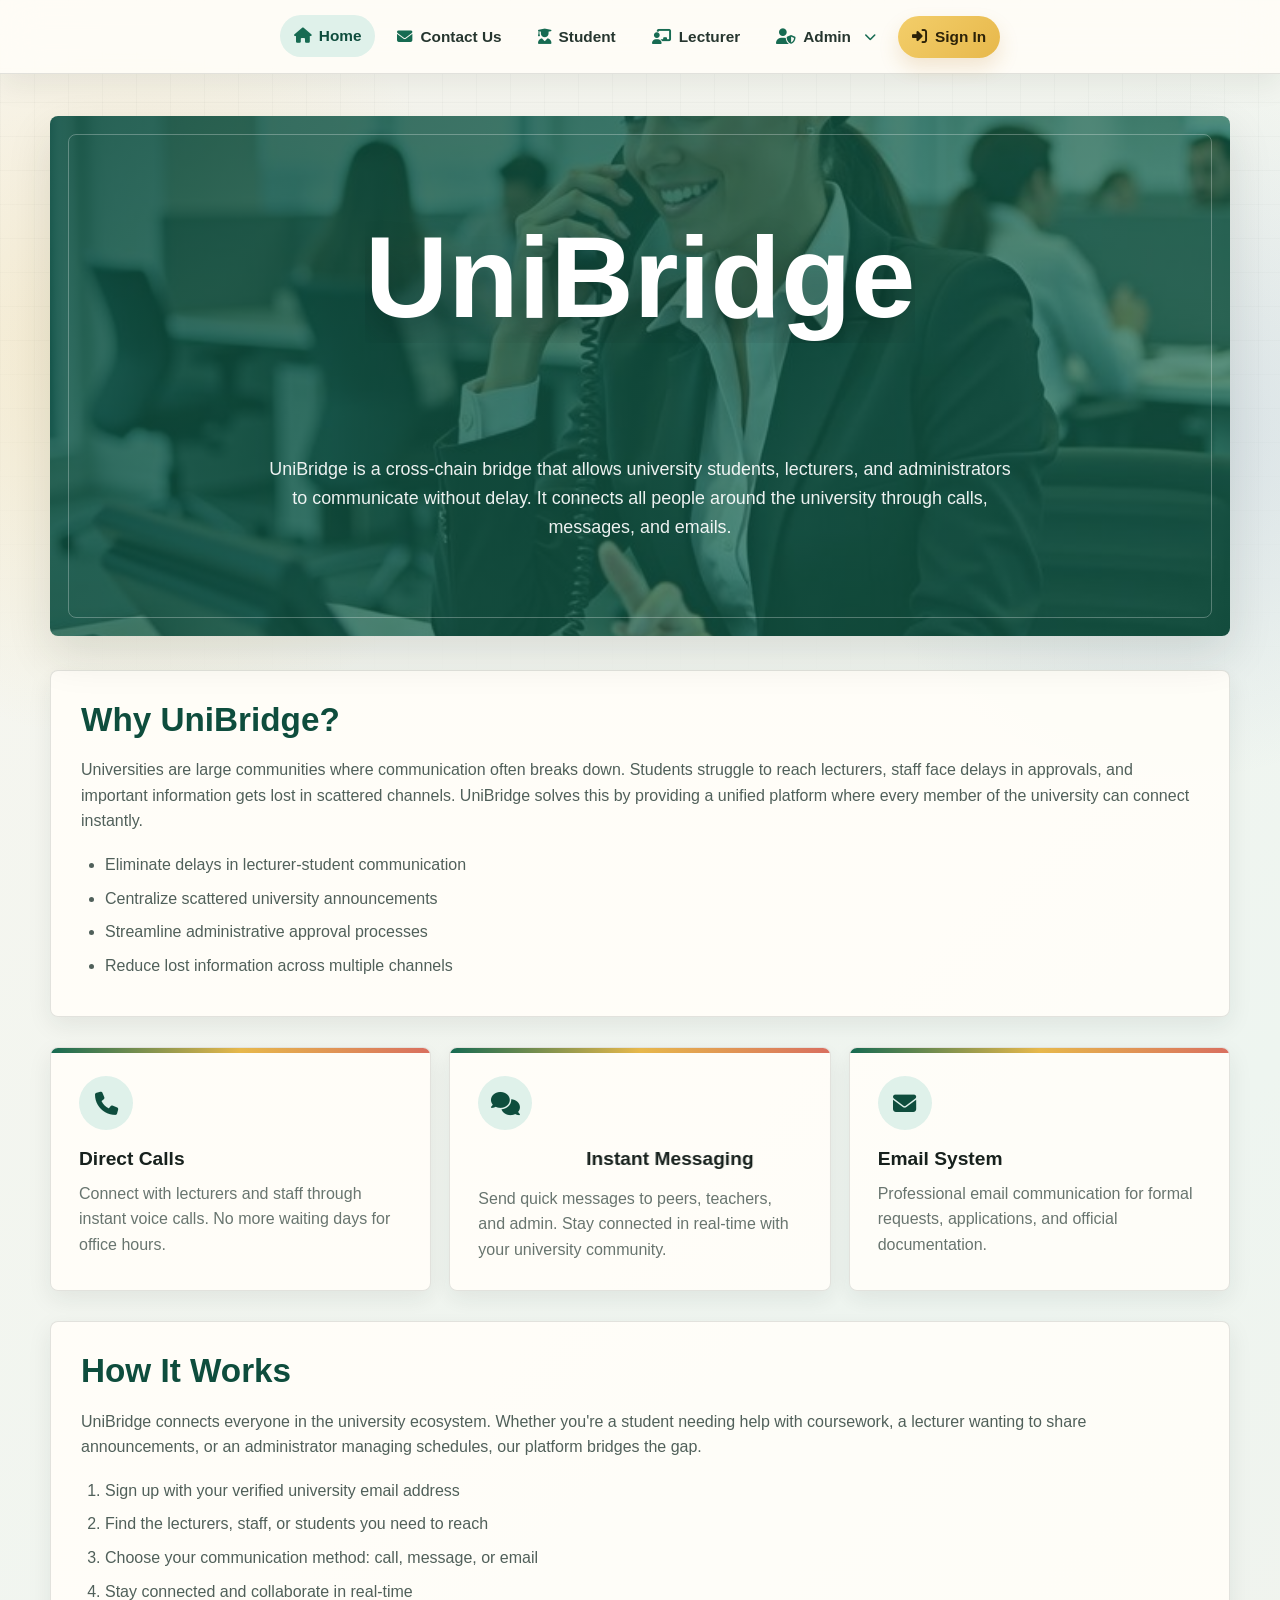
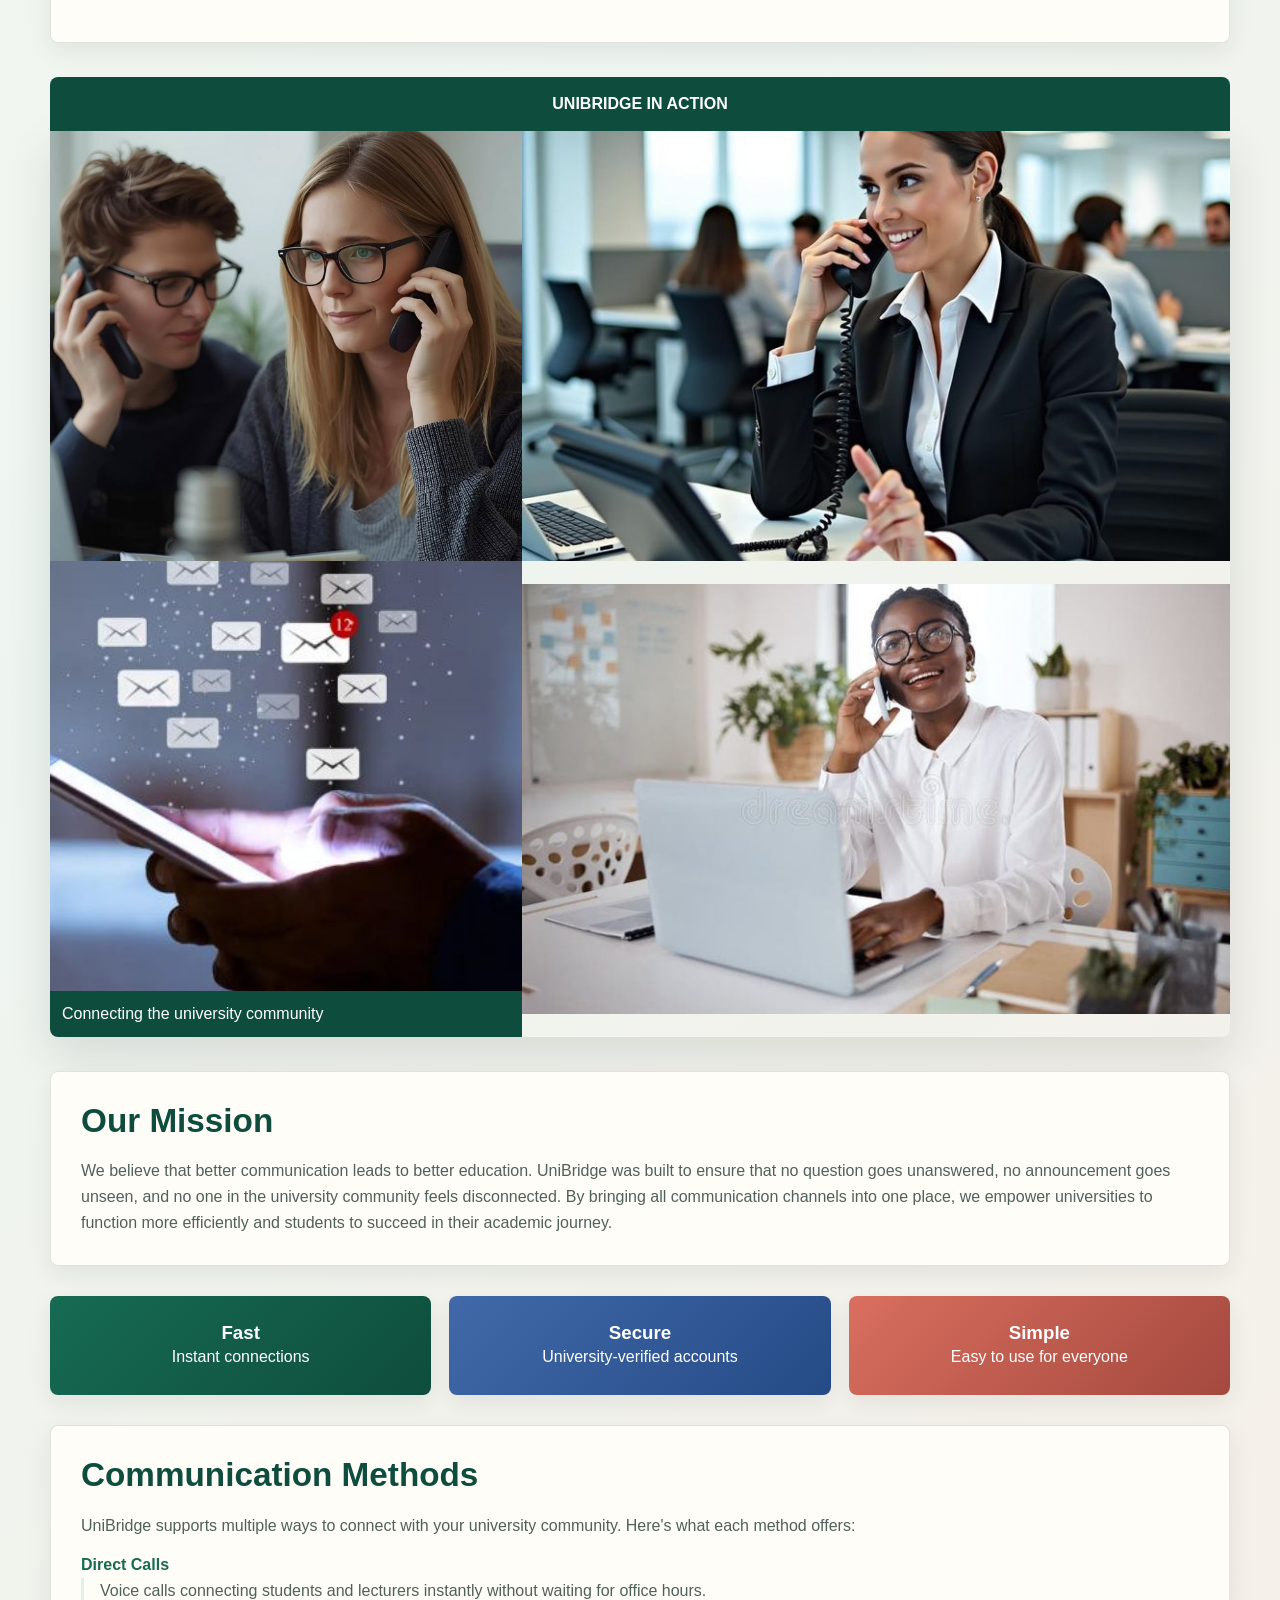
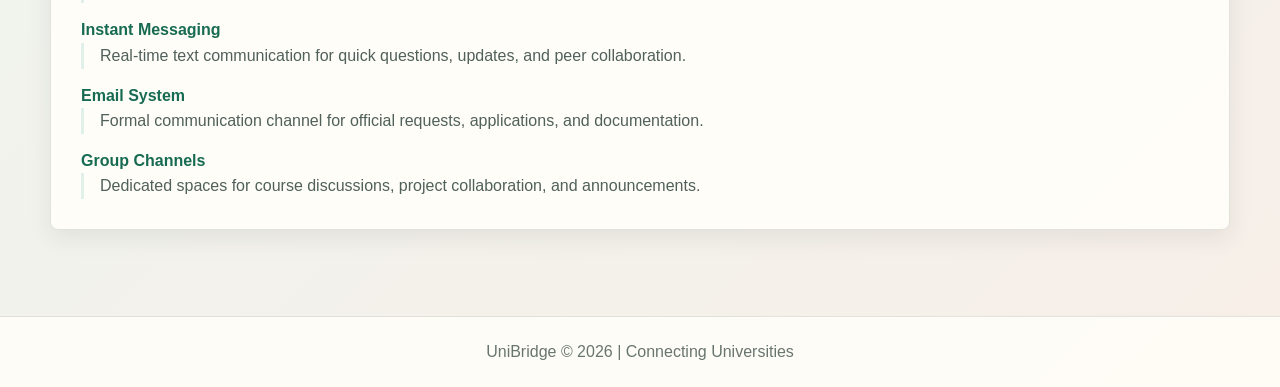
==== index.html @ f751d3b6 "updated css file" ====
<!DOCTYPE html>
<html lang="en">
<head>
    <meta charset="UTF-8">
    <meta name="viewport" content="width=device-width, initial-scale=1.0">
    <title>UniBridge</title>
    <link rel="stylesheet" href="main.css">
    <link rel="stylesheet" href="https://cdnjs.cloudflare.com/ajax/libs/font-awesome/6.5.0/css/all.min.css">
    <link rel="icon"  href="favicon.ico">
</head>
<body>
    <nav>
        <a href="index.html" class="active-nav"><i class="fas fa-home"></i> Home</a>
        <a href="contact.html"><i class="fas fa-envelope"></i> Contact Us</a>
        <a href="student-dashboard.html"><i class="fas fa-user-graduate"></i> Student</a>
        <a href="lecturer-dashboard.html"><i class="fas fa-chalkboard-teacher"></i> Lecturer</a>
        <div class="dropdown">
        <a href="admin-dashboard.html" class="dropbtn"><i class="fas fa-user-shield"></i> Admin <i class="fas fa-chevron-down" style="font-size:12px;margin-left:5px;"></i></a>
        <div class="dropdown-content">
            <a href="admin-dashboard.html?role=principal"><i class="fas fa-crown"></i> Principal</a>
            <a href="admin-dashboard.html?role=registrar"><i class="fas fa-address-book"></i> Registrar</a>
            <a href="admin-dashboard.html?role=dean"><i class="fas fa-graduation-cap"></i> Dean</a>
            <a href="admin-dashboard.html?role=hod"><i class="fas fa-users"></i> Head of Department</a>
            <a href="admin-dashboard.html?role=secretary"><i class="fas fa-clipboard-list"></i> Secretary</a>
        </div>
    </div>
        <a href="signin.html" class="signin-btn"><i class="fas fa-sign-in-alt"></i> Sign In</a>
    </nav>

    <div class="container">
        <div class="hero">
            <h1 style="font-style: oblique; font-size: 100px;"><marquee behavior="alternate" direction="right">UniBridge</marquee></h1>
            <p>UniBridge is a cross-chain bridge that allows university students, lecturers, and administrators to communicate without delay. It connects all people around the university through calls, messages, and emails.</p>
        </div>

        <div class="about-section">
            <h2>Why UniBridge?</h2>
            <p>Universities are large communities where communication often breaks down. Students struggle to reach lecturers, staff face delays in approvals, and important information gets lost in scattered channels. UniBridge solves this by providing a unified platform where every member of the university can connect instantly.</p>
            <ul>
                <li>Eliminate delays in lecturer-student communication</li>
                <li>Centralize scattered university announcements</li>
                <li>Streamline administrative approval processes</li>
                <li>Reduce lost information across multiple channels</li>
            </ul>
        </div>

        <div class="features">
            <div class="feature-card">
                <i class="fas fa-phone"></i>
                <h3>Direct Calls</h3>
                <p>Connect with lecturers and staff through instant voice calls. No more waiting days for office hours.</p>
            </div>
            <div class="feature-card">
                <i class="fas fa-comments"></i>
                <h3><marquee behavior="alternate" direction="right">Instant Messaging</marquee></h3>
                <p>Send quick messages to peers, teachers, and admin. Stay connected in real-time with your university community.</p>
            </div>
            <div class="feature-card">
                <i class="fas fa-envelope"></i>
                <h3>Email System</h3>
                <p>Professional email communication for formal requests, applications, and official documentation.</p>
            </div>
        </div>

        <div class="about-section">
            <h2>How It Works</h2>
            <p>UniBridge connects everyone in the university ecosystem. Whether you're a student needing help with coursework, a lecturer wanting to share announcements, or an administrator managing schedules, our platform bridges the gap.</p>
            <ol>
                <li>Sign up with your verified university email address</li>
                <li>Find the lecturers, staff, or students you need to reach</li>
                <li>Choose your communication method: call, message, or email</li>
                <li>Stay connected and collaborate in real-time</li>
            </ol>
        </div>

        <table class="image-table">
            <caption>UNIBRIDGE IN ACTION</caption>
            <tr>
                <td>
                    <img src="img.jpg" alt="Email Communication" loading="lazy" title="Reach out to administrators easily">
                </td>
                <td>
                    <img src="img0.jpg" alt="University Community" loading="lazy">
                </td>
            </tr>
            <tr>
                <td>
                    <figure>
                        <img src="img1.jpg" alt="People Connected" loading="lazy">
                        <figcaption>Connecting the university community</figcaption>
                    </figure>
                </td>
                <td>
                    <img src="img3.jpg" alt="Support" loading="lazy">
                </td>
            </tr>
        </table>

        <div class="about-section">
            <h2>Our Mission</h2>
            <p>We believe that better communication leads to better education. UniBridge was built to ensure that no question goes unanswered, no announcement goes unseen, and no one in the university community feels disconnected. By bringing all communication channels into one place, we empower universities to function more efficiently and students to succeed in their academic journey.</p>
        </div>

        <div class="stats">
            <div class="stat-card">
                <h3>Fast</h3>
                <p>Instant connections</p>
            </div>
            <div class="stat-card">
                <h3>Secure</h3>
                <p>University-verified accounts</p>
            </div>
            <div class="stat-card">
                <h3>Simple</h3>
                <p>Easy to use for everyone</p>
            </div>
        </div>

        <div class="about-section">
            <h2>Communication Methods</h2>
            <p>UniBridge supports multiple ways to connect with your university community. Here's what each method offers:</p>
            <dl>
                <dt>Direct Calls</dt>
                <dd>Voice calls connecting students and lecturers instantly without waiting for office hours.</dd>
                <dt>Instant Messaging</dt>
                <dd>Real-time text communication for quick questions, updates, and peer collaboration.</dd>
                <dt>Email System</dt>
                <dd>Formal communication channel for official requests, applications, and documentation.</dd>
                <dt>Group Channels</dt>
                <dd>Dedicated spaces for course discussions, project collaboration, and announcements.</dd>
            </dl>
        </div>
    </div>

    <footer>
        <p>UniBridge &copy; 2026 | Connecting Universities</p>
    </footer>
</body>
</html>
---- main.css ----
/* UniBridge redesigned stylesheet */
:root {
    --bg: #f6f4ee;
    --surface: #fffdf8;
    --surface-strong: #ffffff;
    --ink: #17211d;
    --muted: #68756f;
    --line: rgba(23, 33, 29, 0.12);
    --brand: #176b52;
    --brand-strong: #0e4d3d;
    --brand-soft: #dff1ea;
    --accent: #e7b84b;
    --accent-strong: #be7f21;
    --coral: #d96f5f;
    --blue: #4169a9;
    --violet: #7557a8;
    --shadow: 0 18px 45px rgba(25, 40, 34, 0.12);
    --shadow-soft: 0 8px 24px rgba(25, 40, 34, 0.08);
    --radius: 8px;
    --radius-sm: 6px;
    --nav-height: 74px;
}

* {
    box-sizing: border-box;
    margin: 0;
    padding: 0;
}

html {
    scroll-behavior: smooth;
}

body {
    min-height: 100vh;
    font-family: Inter, "Segoe UI", Arial, sans-serif;
    color: var(--ink);
    line-height: 1.6;
    background:
        radial-gradient(circle at 10% 10%, rgba(231, 184, 75, 0.22), transparent 24rem),
        radial-gradient(circle at 92% 12%, rgba(65, 105, 169, 0.14), transparent 22rem),
        linear-gradient(135deg, #f8f6ef 0%, #eef5f0 48%, #f7efe8 100%);
    padding-top: var(--nav-height);
}

body::before {
    content: "";
    position: fixed;
    inset: 0;
    pointer-events: none;
    background-image:
        linear-gradient(rgba(23, 33, 29, 0.035) 1px, transparent 1px),
        linear-gradient(90deg, rgba(23, 33, 29, 0.035) 1px, transparent 1px);
    background-size: 34px 34px;
    mask-image: linear-gradient(to bottom, rgba(0, 0, 0, 0.8), transparent 80%);
    z-index: -1;
}

img {
    max-width: 100%;
}

a {
    color: var(--brand);
    text-decoration: none;
}

a:hover {
    color: var(--brand-strong);
}

nav {
    position: fixed;
    top: 0;
    left: 0;
    right: 0;
    z-index: 1000;
    min-height: var(--nav-height);
    display: flex;
    align-items: center;
    justify-content: center;
    gap: 8px;
    padding: 12px 22px;
    background: rgba(255, 253, 248, 0.88);
    border-bottom: 1px solid var(--line);
    box-shadow: 0 10px 30px rgba(23, 33, 29, 0.08);
    backdrop-filter: blur(18px);
}

nav a,
nav .dropbtn {
    display: inline-flex;
    align-items: center;
    justify-content: center;
    gap: 8px;
    min-height: 42px;
    color: #26362f;
    padding: 10px 14px;
    border-radius: 999px;
    font-size: 0.96rem;
    font-weight: 700;
    line-height: 1;
    transition: transform 0.2s ease, background 0.2s ease, color 0.2s ease, box-shadow 0.2s ease;
}

nav a i,
nav .dropbtn i {
    color: var(--brand);
}

nav a:hover,
nav .dropbtn:hover,
nav a.active-nav,
.dropbtn.active-nav {
    color: var(--brand-strong);
    background: var(--brand-soft);
    transform: translateY(-1px);
}

nav a.signin-btn,
.btn-signin {
    color: #2c2208;
    background: linear-gradient(135deg, #f3ce6a, var(--accent));
    box-shadow: 0 10px 20px rgba(190, 127, 33, 0.18);
}

nav a.signin-btn i {
    color: #2c2208;
}

nav a.signin-btn:hover,
.btn-signin:hover {
    background: linear-gradient(135deg, #f7d77e, #d89c31);
    transform: translateY(-2px);
}

nav .dropdown {
    position: relative;
}

nav .dropdown-content {
    display: none;
    position: absolute;
    top: calc(100% + 10px);
    left: 50%;
    min-width: 230px;
    padding: 8px;
    background: var(--surface-strong);
    border: 1px solid var(--line);
    border-radius: var(--radius);
    box-shadow: var(--shadow);
    transform: translateX(-50%);
}

nav .dropdown-content::before {
    content: "";
    position: absolute;
    top: -7px;
    left: 50%;
    width: 14px;
    height: 14px;
    background: var(--surface-strong);
    border-left: 1px solid var(--line);
    border-top: 1px solid var(--line);
    transform: translateX(-50%) rotate(45deg);
}

nav .dropdown-content a {
    display: flex;
    justify-content: flex-start;
    width: 100%;
    min-height: 40px;
    border-radius: var(--radius-sm);
    color: var(--ink);
    font-size: 0.92rem;
    white-space: nowrap;
}

nav .dropdown:hover .dropdown-content {
    display: block;
}

.container,
.container1 {
    width: min(1180px, calc(100% - 32px));
    margin: 0 auto;
    padding: 42px 0 24px;
}

.container1 {
    max-width: 760px;
}

h1,
h2,
h3,
h4 {
    line-height: 1.15;
    letter-spacing: 0;
}

h1 {
    font-size: clamp(2.2rem, 5vw, 4.8rem);
    color: var(--ink);
}

h2 {
    margin-bottom: 18px;
    color: var(--brand-strong);
    font-size: clamp(1.45rem, 2.6vw, 2.1rem);
}

p {
    color: var(--muted);
}

.hero {
    position: relative;
    min-height: 520px;
    display: grid;
    place-items: center;
    overflow: hidden;
    margin-bottom: 34px;
    padding: 70px 38px;
    color: #fff;
    text-align: center;
    border-radius: var(--radius);
    background:
        linear-gradient(135deg, rgba(14, 77, 61, 0.86), rgba(23, 107, 82, 0.66)),
        url("img0.jpg") center / cover;
    box-shadow: var(--shadow);
}

.hero::after {
    content: "";
    position: absolute;
    inset: 18px;
    border: 1px solid rgba(255, 255, 255, 0.28);
    border-radius: var(--radius);
    pointer-events: none;
}

.hero h1,
.hero h1 marquee {
    margin-bottom: 18px;
    color: #fff;
    font-size: clamp(3.2rem, 9vw, 7.5rem) !important;
    font-style: normal !important;
    font-weight: 900;
    text-shadow: 0 14px 34px rgba(0, 0, 0, 0.28);
}

.hero p {
    position: relative;
    z-index: 1;
    max-width: 760px;
    margin: 0 auto;
    color: rgba(255, 255, 255, 0.92);
    font-size: 1.12rem;
}

.about-section,
.feature-card,
.contact-form,
.register-form,
.Register-form,
.signin-form,
.schedule-header,
.schedule-tips,
.profile-card,
.quick-stats,
.section-card,
.quick-actions,
.role-screen-box {
    background: rgba(255, 253, 248, 0.94);
    border: 1px solid var(--line);
    border-radius: var(--radius);
    box-shadow: var(--shadow-soft);
}

.about-section {
    margin-bottom: 28px;
    padding: 30px;
}

.about-section p,
.about-section li,
.about-section dd,
.department-info p,
.colleague-list p {
    color: #50605a;
    font-size: 1rem;
}

.about-section ul,
.about-section ol {
    margin-top: 18px;
    padding-left: 24px;
}

.about-section li {
    margin-bottom: 8px;
}

.about-section dt {
    margin-top: 14px;
    color: var(--brand);
    font-weight: 800;
}

.about-section dd {
    margin-left: 0;
    padding-left: 16px;
    border-left: 3px solid var(--brand-soft);
}

.features,
.stats,
.dashboard-sections,
.action-grid,
.role-cards {
    display: grid;
    gap: 18px;
}

.features {
    grid-template-columns: repeat(auto-fit, minmax(230px, 1fr));
    margin: 30px 0;
}

.feature-card {
    position: relative;
    overflow: hidden;
    padding: 28px;
    text-align: left;
}

.feature-card::before {
    content: "";
    position: absolute;
    inset: 0 0 auto;
    height: 5px;
    background: linear-gradient(90deg, var(--brand), var(--accent), var(--coral));
}

.feature-card i {
    display: inline-grid;
    place-items: center;
    width: 54px;
    height: 54px;
    margin-bottom: 18px;
    color: var(--brand-strong);
    background: var(--brand-soft);
    border-radius: 50%;
    font-size: 1.45rem;
}

.feature-card h3 {
    margin-bottom: 10px;
    color: var(--ink);
    font-size: 1.2rem;
}

.feature-card p {
    padding: 0;
    color: var(--muted);
    background: none;
    border-radius: 0;
}

.stats {
    grid-template-columns: repeat(auto-fit, minmax(190px, 1fr));
    margin: 30px 0;
}

.stat-card {
    padding: 26px;
    color: #fff;
    text-align: center;
    border-radius: var(--radius);
    background: linear-gradient(135deg, var(--brand), var(--brand-strong));
    box-shadow: var(--shadow-soft);
}

.stat-card:nth-child(2) {
    background: linear-gradient(135deg, var(--blue), #254b86);
}

.stat-card:nth-child(3) {
    background: linear-gradient(135deg, var(--coral), #a4483e);
}

.stat-card h3,
.stat-card p {
    color: #fff;
}

.image-table {
    width: 100%;
    overflow: hidden;
    margin: 34px 0;
    border-collapse: separate;
    border-spacing: 0;
    border-radius: var(--radius);
    box-shadow: var(--shadow);
}

.image-table caption {
    padding: 14px 18px;
    color: var(--surface-strong);
    font-weight: 900;
    letter-spacing: 0;
    background: var(--brand-strong);
}

.image-table td {
    padding: 0;
    border: 0;
    line-height: 0;
}

.image-table img {
    display: block;
    width: 100%;
    height: clamp(220px, 36vw, 430px);
    object-fit: cover;
}

figcaption {
    padding: 12px;
    color: var(--surface-strong);
    line-height: 1.4;
    background: var(--brand-strong);
}

.contact-form,
.register-form,
.Register-form,
.signin-form {
    max-width: 680px;
    margin: 0 auto;
    padding: 30px;
}

.container > h1,
.container1 > h1 {
    margin-bottom: 26px !important;
    color: var(--brand-strong) !important;
    text-align: center;
    text-shadow: none !important;
}

fieldset {
    margin-bottom: 22px;
    padding: 20px;
    border: 1px solid var(--line);
    border-radius: var(--radius);
    background: rgba(246, 244, 238, 0.55);
}

legend {
    padding: 0 10px;
    color: var(--brand-strong);
    font-weight: 900;
}

.form-group {
    margin-bottom: 18px;
}

.form-group label,
.checkbox-label {
    display: block;
    margin-bottom: 7px;
    color: #32433d;
    font-weight: 800;
}

.form-group input,
.form-group textarea,
.form-group select,
.form-input,
.register-form .form-group input,
.register-form .form-group select,
.signin-form .form-group input,
.signin-form .form-group select {
    width: 100%;
    min-height: 46px;
    padding: 12px 14px;
    color: var(--ink);
    font: inherit;
    border: 1px solid rgba(23, 33, 29, 0.18);
    border-radius: var(--radius-sm);
    background: #fff;
    outline: none;
    transition: border-color 0.2s ease, box-shadow 0.2s ease, transform 0.2s ease;
}

.form-group textarea,
.form-input textarea,
textarea.form-input {
    min-height: 130px;
    resize: vertical;
}

.form-group input:focus,
.form-group textarea:focus,
.form-group select:focus,
.form-input:focus {
    border-color: var(--brand);
    box-shadow: 0 0 0 4px rgba(23, 107, 82, 0.12);
}

.checkbox-label {
    display: flex;
    align-items: center;
    gap: 10px;
    margin-bottom: 0;
    color: var(--muted);
    font-weight: 600 !important;
}

.checkbox-label input[type="checkbox"] {
    width: 18px;
    height: 18px;
    accent-color: var(--brand);
}

.form-buttons {
    display: flex;
    gap: 12px;
    margin-top: 22px;
}

.btn,
.btn-register,
.btn-reset,
.btn-primary,
.quick-action-btn,
.action-btn {
    display: inline-flex;
    align-items: center;
    justify-content: center;
    gap: 8px;
    min-height: 44px;
    padding: 12px 18px;
    color: #fff;
    font: inherit;
    font-weight: 850;
    border: 0;
    border-radius: var(--radius-sm);
    cursor: pointer;
    background: linear-gradient(135deg, var(--brand), var(--brand-strong));
    box-shadow: 0 12px 22px rgba(23, 107, 82, 0.16);
    transition: transform 0.2s ease, box-shadow 0.2s ease, background 0.2s ease;
}

.btn:hover,
.btn-register:hover,
.btn-primary:hover,
.quick-action-btn:hover,
.action-btn:hover {
    color: #fff;
    transform: translateY(-2px);
    box-shadow: 0 16px 26px rgba(23, 107, 82, 0.22);
}

.btn-reset {
    color: var(--ink);
    background: #e5e0d5;
    box-shadow: none;
}

.btn-reset:hover {
    color: var(--ink);
    background: #d8d0c1;
}

.login-link,
.home {
    margin-top: 18px;
    color: var(--muted);
    text-align: center;
}

.dashboard-header {
    margin-bottom: 24px;
    padding: 34px;
    color: #fff;
    text-align: center;
    background:
        linear-gradient(135deg, rgba(14, 77, 61, 0.94), rgba(65, 105, 169, 0.82)),
        url("img.jpg") center / cover;
}

.dashboard-header h1,
.dashboard-header p,
.dashboard-header i {
    color: #fff;
}

.dashboard-header h1 {
    margin-bottom: 10px;
    font-size: clamp(2rem, 4vw, 3.2rem);
}

.dashboard-grid {
    display: grid;
    grid-template-columns: minmax(240px, 300px) 1fr;
    gap: 18px;
    margin-bottom: 18px;
}

.profile-card {
    padding: 26px;
    text-align: center;
}

.profile-icon,
.lecturer-avatar,
.course-icon,
.peer-avatar,
.message-avatar,
.user-avatar,
.dept-icon {
    display: grid;
    place-items: center;
    flex: 0 0 auto;
    color: #fff;
    background: linear-gradient(135deg, var(--brand), var(--brand-strong));
    border-radius: 50%;
    font-weight: 900;
}

.profile-icon {
    width: 78px;
    height: 78px;
    margin: 0 auto 14px;
    font-size: 1.8rem;
}

.profile-icon.lecturer {
    background: linear-gradient(135deg, var(--blue), #254b86);
}

.badge {
    display: inline-flex;
    align-items: center;
    min-height: 28px;
    margin-top: 12px;
    padding: 6px 11px;
    color: var(--brand-strong);
    background: var(--brand-soft);
    border-radius: 999px;
    font-size: 0.82rem;
    font-weight: 900;
}

.badge-lecturer {
    color: #254b86;
    background: #e1ebfb;
}

.badge-admin {
    color: #5b3d86;
    background: #ece5f7;
}

.quick-stats {
    grid-template-columns: repeat(auto-fit, minmax(180px, 1fr));
    padding: 18px;
}

.stat-item {
    display: flex;
    align-items: center;
    gap: 14px;
    padding: 18px;
    border: 1px solid var(--line);
    border-radius: var(--radius);
    background: #fff;
}

.stat-item i {
    display: grid;
    place-items: center;
    width: 46px;
    height: 46px;
    color: var(--brand-strong);
    background: var(--brand-soft);
    border-radius: 50%;
}

.stat-number {
    display: block;
    color: var(--ink);
    font-size: 1.65rem;
    font-weight: 950;
    line-height: 1;
}

.stat-label {
    color: var(--muted);
    font-size: 0.9rem;
    font-weight: 700;
}

.dashboard-sections {
    grid-template-columns: repeat(auto-fit, minmax(300px, 1fr));
    margin-bottom: 18px;
}

.section-card,
.quick-actions {
    padding: 24px;
}

.section-card h2,
.quick-actions h2 {
    display: flex;
    align-items: center;
    gap: 10px;
    font-size: 1.35rem;
}

.department-info,
.colleague-list,
.announcement-form,
.stats-detail,
.user-list,
.department-list,
.lecturer-list,
.course-list,
.message-list,
.peer-list,
.announcement-list {
    display: grid;
    gap: 12px;
}

.department-info p,
.colleague-list p,
.user-list p,
.stats-row {
    padding: 12px 14px;
    border: 1px solid var(--line);
    border-radius: var(--radius-sm);
    background: #fff;
}

.user-list {
    margin-top: 12px;
}

.lecturer-item,
.course-item,
.message-item,
.peer-item,
.user-item,
.department-item,
.announcement-item {
    display: flex;
    align-items: center;
    gap: 14px;
    padding: 14px;
    border: 1px solid var(--line);
    border-radius: var(--radius);
    background: #fff;
}

.announcement-item {
    display: block;
    border-left: 4px solid var(--brand-soft);
}

.announcement-item.unread,
.message-item.unread {
    border-left-color: var(--accent);
    background: #fffaf0;
}

.announcement-date,
.message-time {
    color: var(--accent-strong);
    font-size: 0.82rem;
    font-weight: 900;
}

.lecturer-avatar,
.course-icon,
.peer-avatar,
.message-avatar,
.user-avatar,
.dept-icon {
    width: 44px;
    height: 44px;
}

.lecturer-info,
.course-info,
.peer-info,
.message-content,
.user-info,
.dept-info {
    min-width: 0;
    flex: 1;
}

.lecturer-info p,
.course-info p,
.peer-info p,
.message-content p,
.user-info p,
.dept-info p {
    overflow-wrap: anywhere;
    font-size: 0.94rem;
}

.user-tabs {
    display: flex;
    flex-wrap: wrap;
    gap: 8px;
}

.tab-btn,
.user-status {
    display: inline-flex;
    align-items: center;
    justify-content: center;
    min-height: 34px;
    padding: 7px 12px;
    color: var(--brand-strong);
    font: inherit;
    font-size: 0.88rem;
    font-weight: 900;
    border: 1px solid var(--line);
    border-radius: 999px;
    background: #fff;
}

.tab-btn.active,
.tab-btn:hover,
.user-status.active {
    color: var(--brand-strong);
    background: var(--brand-soft);
}

.lecturer-actions,
.course-actions {
    display: flex;
    gap: 8px;
}

.action-btn {
    width: 38px;
    min-height: 38px;
    padding: 0;
    border-radius: 50%;
    box-shadow: none;
}

.action-grid {
    grid-template-columns: repeat(auto-fit, minmax(150px, 1fr));
}

.quick-action-btn {
    min-height: 92px;
    flex-direction: column;
    background: #fff;
    color: var(--brand-strong);
    border: 1px solid var(--line);
    box-shadow: none;
}

.quick-action-btn:hover {
    color: var(--brand-strong);
    background: var(--brand-soft);
}

.quick-action-btn i {
    font-size: 1.4rem;
}

.stats-row {
    display: flex;
    align-items: center;
    justify-content: space-between;
    gap: 12px;
}

.role-screen {
    min-height: calc(100vh - 180px);
    display: grid;
    place-items: center;
}

.role-screen-box {
    width: min(920px, 100%);
    padding: 34px;
    text-align: center;
}

.role-screen-box > i {
    display: grid;
    place-items: center;
    width: 76px;
    height: 76px;
    margin: 0 auto 16px;
    color: #fff;
    background: linear-gradient(135deg, var(--violet), var(--brand));
    border-radius: 50%;
    font-size: 2rem;
}

.role-cards {
    grid-template-columns: repeat(auto-fit, minmax(130px, 1fr));
    margin: 24px 0 14px;
}

.role-card {
    min-height: 132px;
    display: grid;
    place-items: center;
    gap: 10px;
    padding: 18px;
    border: 1px solid var(--line);
    border-radius: var(--radius);
    background: #fff;
    cursor: pointer;
    transition: transform 0.2s ease, box-shadow 0.2s ease, background 0.2s ease;
}

.role-card:hover {
    transform: translateY(-3px);
    background: var(--brand-soft);
    box-shadow: var(--shadow-soft);
}

.role-card i {
    color: var(--brand);
    font-size: 1.8rem;
}

.role-placeholder {
    padding: 24px;
    text-align: center;
}

.schedule-header {
    margin-bottom: 24px;
    padding: 28px;
    text-align: center;
}

.schedule-table {
    width: 100%;
    overflow: hidden;
    margin-bottom: 28px;
    border-collapse: collapse;
    border-radius: var(--radius);
    box-shadow: var(--shadow-soft);
}

.schedule-table td {
    padding: 15px 18px;
    border-bottom: 1px solid var(--line);
    background: #fff;
}

.schedule-table .time {
    width: 130px;
    color: var(--brand);
    font-weight: 900;
    white-space: nowrap;
}

.schedule-table tr:hover td {
    background: var(--brand-soft);
}

footer {
    margin-top: 34px;
    padding: 22px;
    color: var(--muted);
    text-align: center;
    background: rgba(255, 253, 248, 0.9);
    border-top: 1px solid var(--line);
}

footer p {
    color: var(--muted);
}

@media (max-width: 860px) {
    :root {
        --nav-height: 118px;
    }

    nav {
        justify-content: flex-start;
        overflow-x: auto;
        padding: 12px;
    }

    nav a,
    nav .dropbtn {
        flex: 0 0 auto;
        font-size: 0.9rem;
    }

    nav .dropdown-content {
        left: 0;
        transform: none;
    }

    .hero {
        min-height: 440px;
        padding: 52px 22px;
    }

    .dashboard-grid {
        grid-template-columns: 1fr;
    }

    .lecturer-item,
    .course-item,
    .message-item,
    .peer-item {
        align-items: flex-start;
        flex-wrap: wrap;
    }

    .lecturer-actions,
    .course-actions {
        width: 100%;
        justify-content: flex-start;
    }
}

@media (max-width: 620px) {
    :root {
        --nav-height: 126px;
    }

    .container,
    .container1 {
        width: min(100% - 22px, 1180px);
        padding-top: 24px;
    }

    .hero h1,
    .hero h1 marquee {
        font-size: clamp(2.6rem, 16vw, 4.2rem) !important;
    }

    .about-section,
    .feature-card,
    .contact-form,
    .register-form,
    .signin-form,
    .section-card,
    .quick-actions,
    .role-screen-box {
        padding: 20px;
    }

    .form-buttons {
        flex-direction: column;
    }

    .image-table,
    .image-table tbody,
    .image-table tr,
    .image-table td {
        display: block;
    }

    .image-table img {
        height: 240px;
    }

    .schedule-table,
    .schedule-table tbody,
    .schedule-table tr,
    .schedule-table td {
        display: block;
        width: 100%;
    }
}
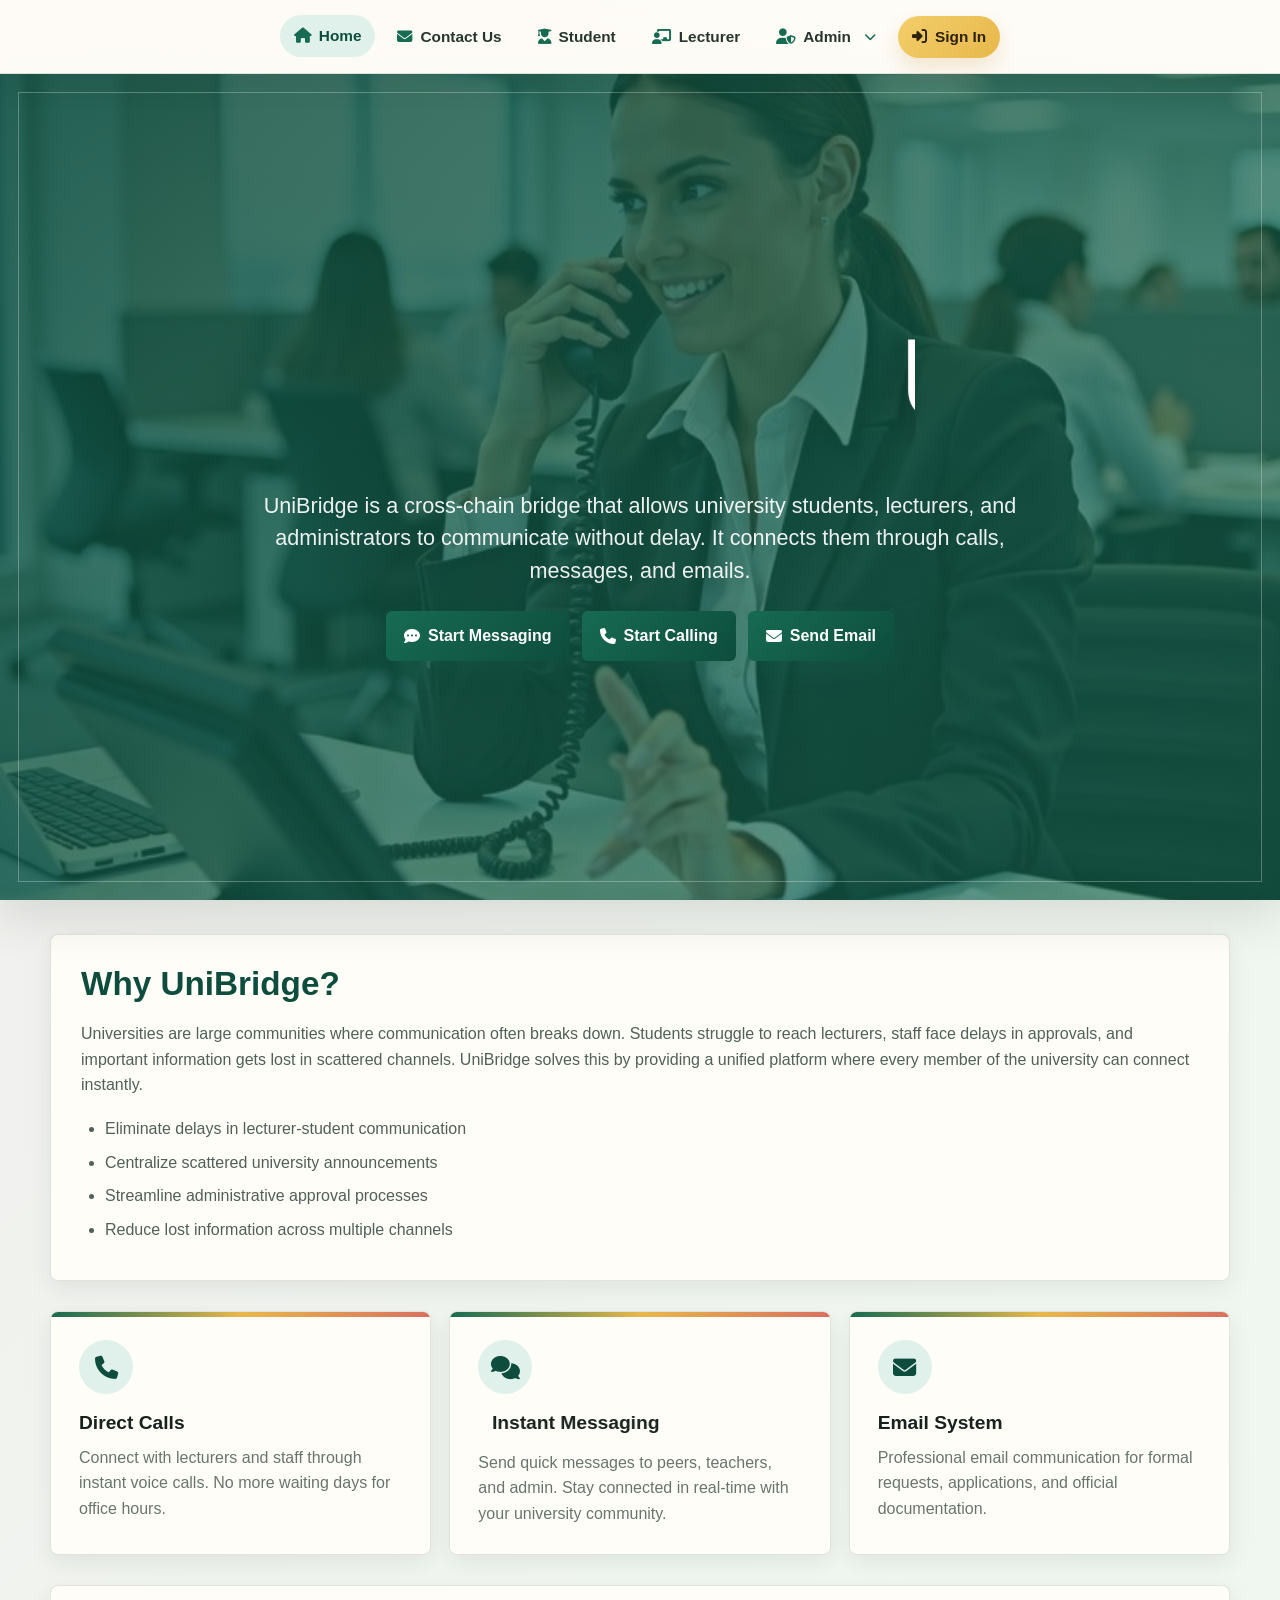
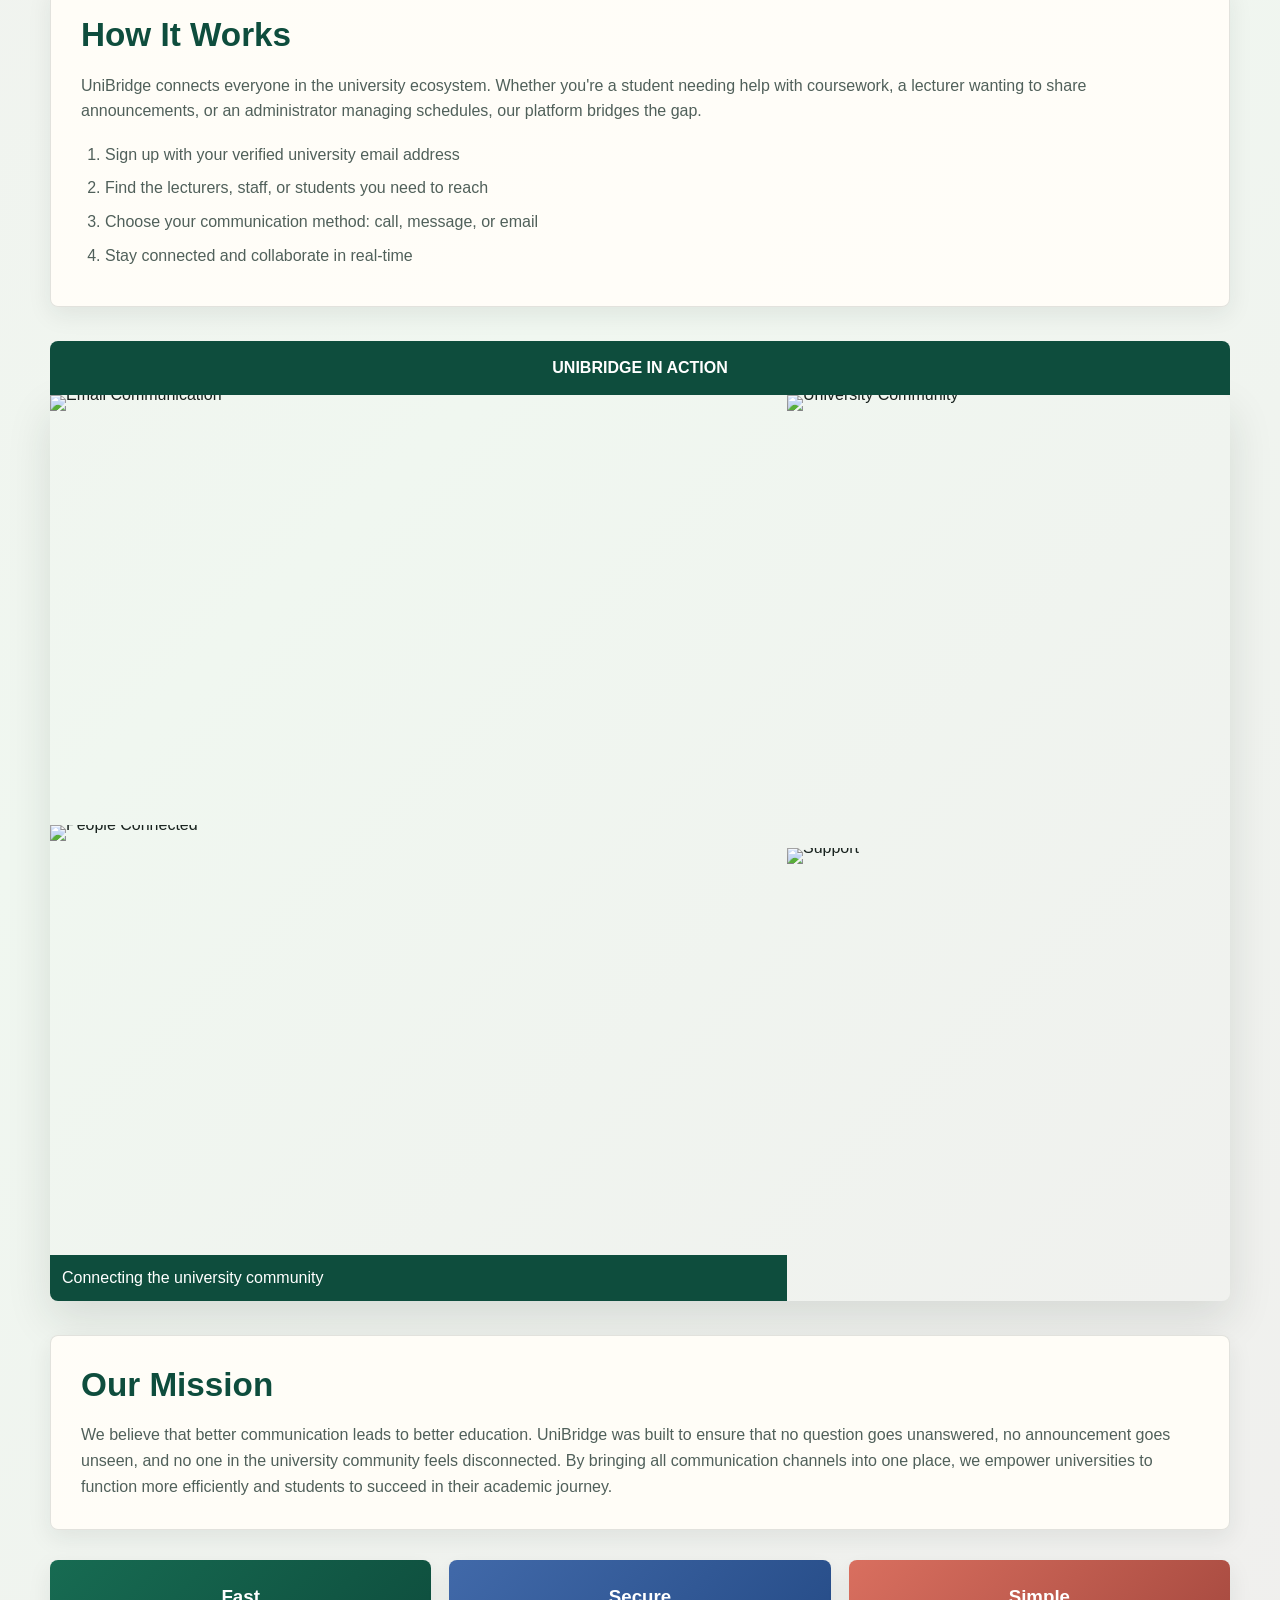
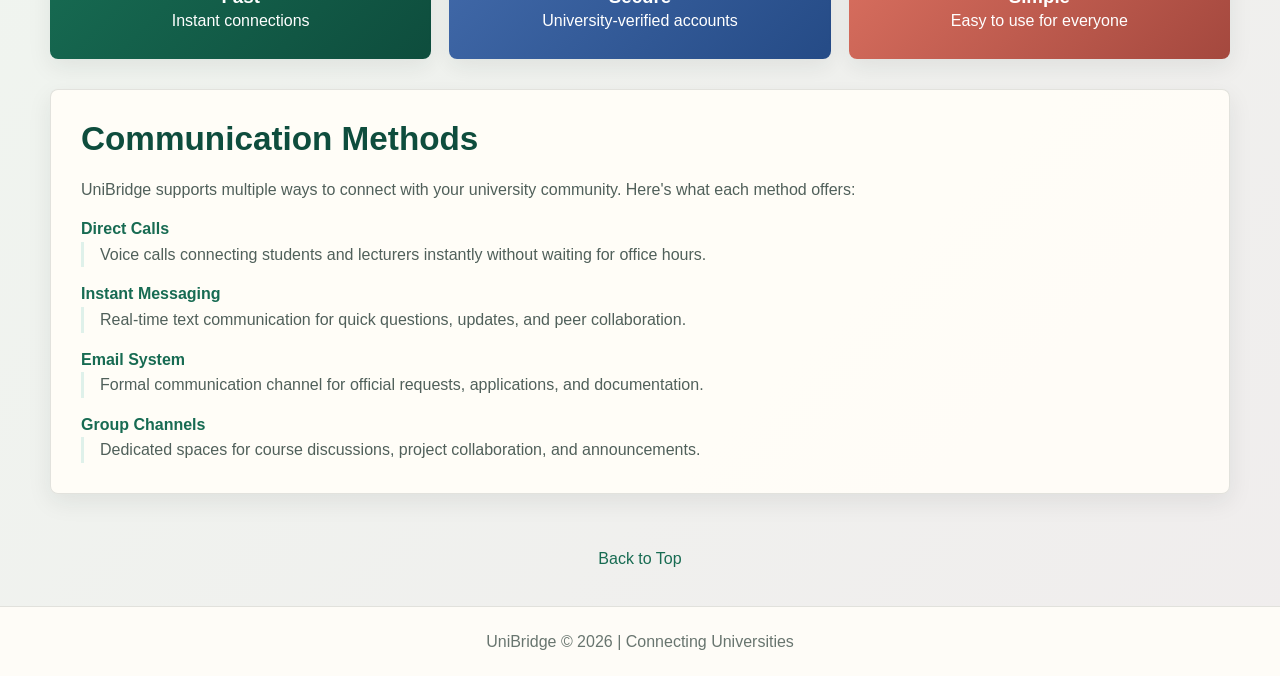
==== commit 9d7a7b00: "Add GitHub Pages entry redirect" ====
--- a/index.html
+++ b/index.html
@@ -3,137 +3,37 @@
 <head>
     <meta charset="UTF-8">
     <meta name="viewport" content="width=device-width, initial-scale=1.0">
+    <meta http-equiv="refresh" content="0; url=./pages/index.html">
     <title>UniBridge</title>
-    <link rel="stylesheet" href="main.css">
-    <link rel="stylesheet" href="https://cdnjs.cloudflare.com/ajax/libs/font-awesome/6.5.0/css/all.min.css">
-    <link rel="icon"  href="favicon.ico">
+    <style>
+        body {
+            font-family: Arial, sans-serif;
+            background: #f5f7fb;
+            color: #1f2937;
+            margin: 0;
+            display: grid;
+            place-items: center;
+            min-height: 100vh;
+        }
+        .card {
+            background: white;
+            padding: 2rem 2.5rem;
+            border-radius: 12px;
+            box-shadow: 0 10px 30px rgba(0,0,0,0.08);
+            text-align: center;
+        }
+        a {
+            color: #2563eb;
+            text-decoration: none;
+            font-weight: 600;
+        }
+    </style>
 </head>
 <body>
-    <nav>
-        <a href="index.html" class="active-nav"><i class="fas fa-home"></i> Home</a>
-        <a href="contact.html"><i class="fas fa-envelope"></i> Contact Us</a>
-        <a href="student-dashboard.html"><i class="fas fa-user-graduate"></i> Student</a>
-        <a href="lecturer-dashboard.html"><i class="fas fa-chalkboard-teacher"></i> Lecturer</a>
-        <div class="dropdown">
-        <a href="admin-dashboard.html" class="dropbtn"><i class="fas fa-user-shield"></i> Admin <i class="fas fa-chevron-down" style="font-size:12px;margin-left:5px;"></i></a>
-        <div class="dropdown-content">
-            <a href="admin-dashboard.html?role=principal"><i class="fas fa-crown"></i> Principal</a>
-            <a href="admin-dashboard.html?role=registrar"><i class="fas fa-address-book"></i> Registrar</a>
-            <a href="admin-dashboard.html?role=dean"><i class="fas fa-graduation-cap"></i> Dean</a>
-            <a href="admin-dashboard.html?role=hod"><i class="fas fa-users"></i> Head of Department</a>
-            <a href="admin-dashboard.html?role=secretary"><i class="fas fa-clipboard-list"></i> Secretary</a>
-        </div>
+    <div class="card">
+        <h1>UniBridge</h1>
+        <p>Redirecting to the home page...</p>
+        <p><a href="./pages/index.html">Click here if you are not redirected automatically.</a></p>
     </div>
-        <a href="signin.html" class="signin-btn"><i class="fas fa-sign-in-alt"></i> Sign In</a>
-    </nav>
-
-    <div class="container">
-        <div class="hero">
-            <h1 style="font-style: oblique; font-size: 100px;"><marquee behavior="alternate" direction="right">UniBridge</marquee></h1>
-            <p>UniBridge is a cross-chain bridge that allows university students, lecturers, and administrators to communicate without delay. It connects all people around the university through calls, messages, and emails.</p>
-        </div>
-
-        <div class="about-section">
-            <h2>Why UniBridge?</h2>
-            <p>Universities are large communities where communication often breaks down. Students struggle to reach lecturers, staff face delays in approvals, and important information gets lost in scattered channels. UniBridge solves this by providing a unified platform where every member of the university can connect instantly.</p>
-            <ul>
-                <li>Eliminate delays in lecturer-student communication</li>
-                <li>Centralize scattered university announcements</li>
-                <li>Streamline administrative approval processes</li>
-                <li>Reduce lost information across multiple channels</li>
-            </ul>
-        </div>
-
-        <div class="features">
-            <div class="feature-card">
-                <i class="fas fa-phone"></i>
-                <h3>Direct Calls</h3>
-                <p>Connect with lecturers and staff through instant voice calls. No more waiting days for office hours.</p>
-            </div>
-            <div class="feature-card">
-                <i class="fas fa-comments"></i>
-                <h3><marquee behavior="alternate" direction="right">Instant Messaging</marquee></h3>
-                <p>Send quick messages to peers, teachers, and admin. Stay connected in real-time with your university community.</p>
-            </div>
-            <div class="feature-card">
-                <i class="fas fa-envelope"></i>
-                <h3>Email System</h3>
-                <p>Professional email communication for formal requests, applications, and official documentation.</p>
-            </div>
-        </div>
-
-        <div class="about-section">
-            <h2>How It Works</h2>
-            <p>UniBridge connects everyone in the university ecosystem. Whether you're a student needing help with coursework, a lecturer wanting to share announcements, or an administrator managing schedules, our platform bridges the gap.</p>
-            <ol>
-                <li>Sign up with your verified university email address</li>
-                <li>Find the lecturers, staff, or students you need to reach</li>
-                <li>Choose your communication method: call, message, or email</li>
-                <li>Stay connected and collaborate in real-time</li>
-            </ol>
-        </div>
-
-        <table class="image-table">
-            <caption>UNIBRIDGE IN ACTION</caption>
-            <tr>
-                <td>
-                    <img src="img.jpg" alt="Email Communication" loading="lazy" title="Reach out to administrators easily">
-                </td>
-                <td>
-                    <img src="img0.jpg" alt="University Community" loading="lazy">
-                </td>
-            </tr>
-            <tr>
-                <td>
-                    <figure>
-                        <img src="img1.jpg" alt="People Connected" loading="lazy">
-                        <figcaption>Connecting the university community</figcaption>
-                    </figure>
-                </td>
-                <td>
-                    <img src="img3.jpg" alt="Support" loading="lazy">
-                </td>
-            </tr>
-        </table>
-
-        <div class="about-section">
-            <h2>Our Mission</h2>
-            <p>We believe that better communication leads to better education. UniBridge was built to ensure that no question goes unanswered, no announcement goes unseen, and no one in the university community feels disconnected. By bringing all communication channels into one place, we empower universities to function more efficiently and students to succeed in their academic journey.</p>
-        </div>
-
-        <div class="stats">
-            <div class="stat-card">
-                <h3>Fast</h3>
-                <p>Instant connections</p>
-            </div>
-            <div class="stat-card">
-                <h3>Secure</h3>
-                <p>University-verified accounts</p>
-            </div>
-            <div class="stat-card">
-                <h3>Simple</h3>
-                <p>Easy to use for everyone</p>
-            </div>
-        </div>
-
-        <div class="about-section">
-            <h2>Communication Methods</h2>
-            <p>UniBridge supports multiple ways to connect with your university community. Here's what each method offers:</p>
-            <dl>
-                <dt>Direct Calls</dt>
-                <dd>Voice calls connecting students and lecturers instantly without waiting for office hours.</dd>
-                <dt>Instant Messaging</dt>
-                <dd>Real-time text communication for quick questions, updates, and peer collaboration.</dd>
-                <dt>Email System</dt>
-                <dd>Formal communication channel for official requests, applications, and documentation.</dd>
-                <dt>Group Channels</dt>
-                <dd>Dedicated spaces for course discussions, project collaboration, and announcements.</dd>
-            </dl>
-        </div>
-    </div>
-
-    <footer>
-        <p>UniBridge &copy; 2026 | Connecting Universities</p>
-    </footer>
 </body>
 </html>
